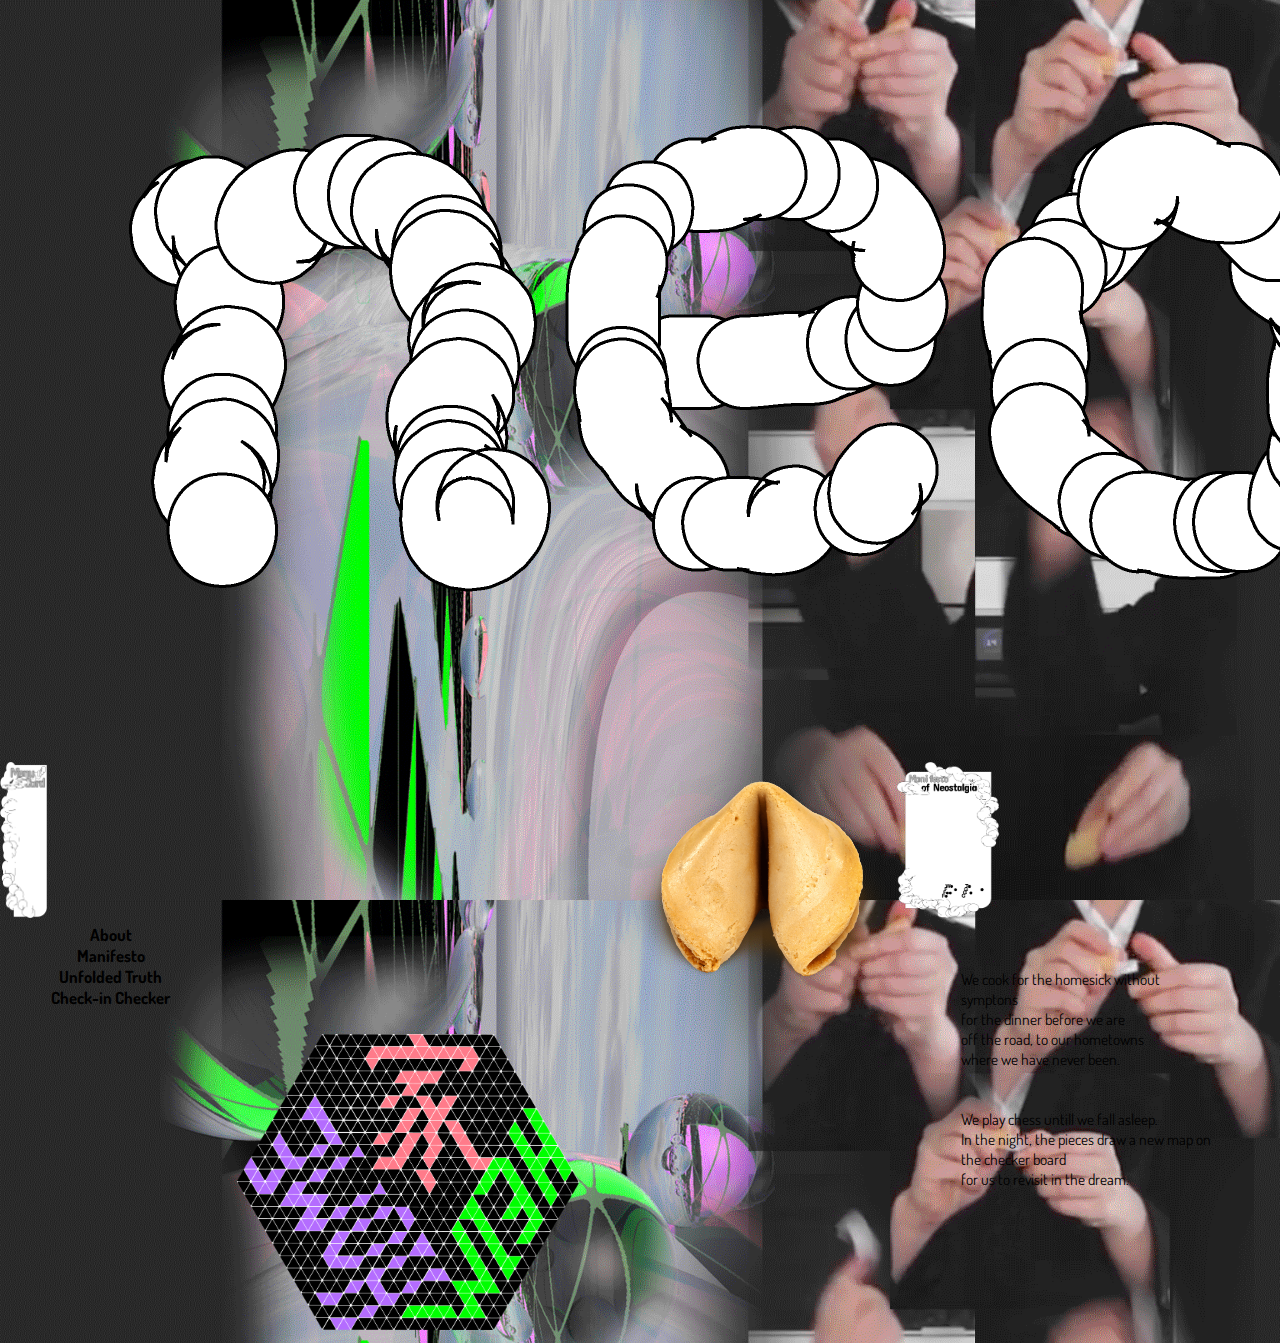
==== index.html @ 584ec3a8 "web update" ====
<!DOCTYPE html>
<html lang="en">
  <head>
    <meta charset="utf-8">
    <title>Neostalgia Table</title>
    <link rel="stylesheet" href="css/style.css">
    <script src="https://ajax.googleapis.com/ajax/libs/jquery/3.2.1/jquery.min.js"></script>
    <link href="https://fonts.googleapis.com/css2?family=Concert+One&family=Dosis:wght@200;300;400;500;600;700;800&display=swap" rel="stylesheet">

  <script>
  $(function(){
    $('.rotatingcookie').click(function(){
     $('#cookieboard').toggle();
     });
     $('.rotatingchecker').click(function(){
      $('#checkerboard').toggle();
      });

     $('#buttonabout').click(function(){
      $('#aboutboard').toggle();
      });
      $('.main-title').click(function(){
       $('#aboutboard').toggle();
       });
      $('#buttoncookie').click(function(){
       $('#cookieboard').toggle();
       });
       $('#buttonchecker').click(function(){
        $('#checkerboard').toggle();
        });
  })
  </script>
  <body>
    <div class="grid-container">
      <div class="title">
        <div class="main-title">
          <img src="img/titles/nt.png" />
        </div>
        <div class="logo">
          <!-- <img src="img/logo/logocombo.png" /> -->
        </div>
      </div>
      <div class="menu">
        <img src="img/stuff/menu3.png" />
        <div id="textbox1">
          <span id="buttonabout">About</span><br />
          <span id="buttonmanifesto">Manifesto</span><br />
          <span id="buttoncookie">Unfolded Truth</span><br />
          <span id="buttonchecker">Check-in Checker</span>
          </p>
        </div>
      </div>
      <div class="manifesto">
        <img src="img/stuff/manifesto.png" />
        <div id="textbox2">
          <p4>We cook for the homesick without symptons<br />
              for the dinner before we are<br />
              off the road, to our hometowns<br />
              where we have never been.<br />
              <br /><br />
              We play chess untill we fall asleep.<br />
              In the night, the pieces draw a new map on the checker board<br />
              for us to revisit in the dream.</p4>
        </div>
      </div>
      <div class="free-area">
        <div class="rotatingchecker">
          <img src="img/stuff/checker.png" />
        </div>
        <div class="videochecker">
           <!-- <iframe src="img/stuff/trip.mp4" frameborder="0" allow="accelerometer; autoplay; encrypted-media; gyroscope; picture-in-picture" allowfullscreen></iframe> -->
        </div>
        <div class="rotatingcookie">
          <img src="img/stuff/fortune.png" />
        </div>
        <div class="videocookie">
          <!-- <iframe  src="https://www.youtube.com/embed/KpE7F3_lkqA" frameborder="0" allow="accelerometer; autoplay; encrypted-media; gyroscope; picture-in-picture" allowfullscreen></iframe> -->
        </div>
      </div>
      </div>
      <div class="board">
        <div id="cookieboard">
           <span style="font-size:2vw;text-decoration: underline;">WFFF presents: <br />Unfolded Truth</span><br /><br />
            <span>Speaker: Kexin Hao</span><br />
            <a href="https://youtu.be/KpE7F3_lkqA" target="_blank"><span href>Watch Full Video Here</span><br /></a>
            <img id="dish" src="img/stuff/dish.png" />
            <br />
            I shall never conceal our vision and standard. Deﬁnitely and beyond all doubt, the mission of WFFF is to contribute to the world repository of fusion food with creativity, knowledge and discipline. It is understood, that we must do our duty to educate our audience to eliminate their misbelief, and to liberate their thought and hands from the yoke of conventional cuisines.<br /><br />
            It is long believed that fortune cookie origins from China. Unfortunately, you are all wrong. The fortune cookie is an invented cultural artefact by Asian Americans who ran catering service in Los Angeles back in 20th century. People tried to import fortune cookies to China in late 80s, but failed the business because it was considered “too american”.<br /><br />
            Comrades, I used to feel deeply sorry for the fortune cookie being without a real home. But we do not live in the past. Rumours, misbelief and false association must be subjected to criticism. We tend to the future. We want to facilitate the shaping of a new identity of fortune cookie of the new era.<br /><br />
            In order to accomplish it, four principles must be observed:<br /><br />
            First. We must embrace its quality of having a hybrid background. Let it be said that for more than a century the hard-working asian immigrants have gained an indelible reputation for top diligence and autonomy. Let it be said that a culture of their own has been consolidated. Fortune cookie is neither eastern nor western, but belongs to a life in-between.<br /><br />
            Second. Fortune cookies are stamped with the class of a low-standard snack, a freebie. On no account must we take this insult and humiliation. We demand strict enforcement of a new discipline of treating fortune cookies in the kitchen. We will be devoted in waging a tenacious and protracted struggle against the stereotype, through demonstrating how delicious fortune cookies can be.<br /><br />
            Third. Be aware, we must never be trapped in the superstition, and fooled by the fake prophecy manufactured by those capitalist. Comrades, the new way of serving fortune cookies is to unfold, deconstruct and sabotage (open fortune cookie and throw away the paper)<br /><br />
            Fourth. We must have faith in the true nature of fortune cookies being a perfect base for great dishes, with its splendid, mild taste. On behalf of WFFF, I proudly announce that we have come to discover the greatest combination of food in the world: fortune cookies and guacamole. Herewith I would like to serve you the dish: unfolded truth in guacamole dip.<br /><br />
            (plating, serving)<br /><br />
            Comrades! A well-disciplined operation, armed with the knowledge, and guided by the core principles — these are the three main weapons with which we have achieved the victory of the dish!<br /><br />
            Let me pay high tribute and express my heartfelt gratitude to everyone who have dedicated themselves in the attention to the life cooking buffet!
        </div>
        <div id="checkerboard">
           <span style="font-size:2vw;text-decoration: underline;">TGGG presents: <br />Check-in Checker: A Total Guide</span><br /><br />
           <a href="https://soundcloud.com/kexinhao/sets/how-to-play-chinese-checkers-a-total-guide" target="_blank"><span href>Listen To Full Audio Here</span><br /></a>
           <iframe src="img/stuff/trip.mp4" frameborder="0" allow="accelerometer; autoplay; encrypted-media; gyroscope; picture-in-picture" allowfullscreen></iframe>
          <br />
          <p>
            Checker checkes in 3 times:<br />
            家<br />
            Home<br />
            Heim<br />
          </p>
          <p style="text-align:left; width:70%; margin-left:30%;">
            Grandma, do you know that they call it Chinese Checkers in English. I never knew it has the name Chinese Checkers. I thought it is because it originated in China — that would make sense for us not calling it Chinese Checkers. It is like we call pasta “Italian noodle” and “baguette “french stick” in Chinese but Italians or French would never do so. But you know? Chinese Checkers is not from China but from Germany. An American gave it this name because it would make a better sale by sounding oriental and exotic. In Chinese we call it Hop Chess, because the chess hops.
          </p>
          <p>
            Equipment
            <li>Equipment one: game board</li>
            The Chinese Checkers board is in the shape of a six pointed star. It is constructed by dots and lines. Dots are connected by lines. Every point of the star is a triangle consisting of 15 dots. The triangles differentiate with each others by colours.
            <li>Equipment two: pegs</li>
            Each player has 15 pegs. Pegs are with different colours.
          </p>
          <p style="text-align:left; width:70%; margin-left:30%;">
            Remember those marbles? <br />
            Those colourful, glass balls.<br />
            Our game board was a hollow plastic stage with holes on top. We can easily rest those marbles halfway inside the holes.
            We also had another set. We had a piece of soft plastic sheet as game board, and colourful plastic cones as pegs.<br />
            I got mine this time from a thrift store here. The game board is a cardboard you can fold to half. Small pegs are made of wood. “Halma” — the game’s original name, meaning “jump” in greek, is written on the box.
          </p>
          <p>
            Preparation<br />
            Chinese Checkers can be played by two, three, four or six players. In a two-player game, players place their pegs on the dots in the triangles, that oppose each other. They choose pegs with different colours.
          </p>
          <p style="text-align:left; width:70%; margin-left:30%;">
            We have played so much. But it is hard to position the events in relations. What were we doing before? What after? How did we start? When was it, what year? We always had plenty of time. You still do. The days felt so long that we had nothing else to do than playing a next round. I had 65% of win rate. The mild uncertainty made me addicted. Sometimes you surprised me with a tricky tactic you probably hadn’t noticed until you were winning.<br />
            But grandma, can you believe that? Since I moved here, I have never lost the game. You are still the person who defeated me the most.
          </p>
          <p>
            Objective<br />
            The objective of the game is to be the first to move all 15 pegs across the board and into the opposite triangle. In a two-player game, each player races their pegs to occupy the triangles where the opponent starts.
          </p>
          <p style="text-align:left; width:70%; margin-left:30%;">
            Grandma, how are you doing? I am still very busy, as usual. The last time I played this game was late November last year. In my living room with a friend, for only one round. It was late and he had to go. Once I played it with a friend and we paused it because we had other things to do. And we never went back to the game. The chess remained the same on the kitchen table for like a week. <br />
	          I need a marathon of Chinese Checkers, like the old days, you know, spending the whole afternoon with those little marbles, not speaking a word. There was only the sound when marbles knocked.
          </P>
          <p>
            Rules
            <li>Rule 1. Players take turns to move a single peg of their own colour.</li>
            <li>Rule 2. Move: Players can move a peg to an adjacent empty dot, but not further, in any of the six directions.</li>
            <li>
              Rule 3: Hop: Players can hop over other pegs. Each hop must be over an adjacent peg of any colour and to an empty dot directly beyond it, in any of the six directions. Hops can be multiple in one go.
            </li>
            <li>
              Rule 4: Fast pace: a peg may hop over a non-adjacent piece. A hop consists of jumping over a distant piece (friendly or enemy) to a symmetrical position on the opposite side, in the same line of direction.
            </li>
            <li>
              Rule 5: Pegs are never removed from the board. Pegs never go outside the boarders.
            </li>
          </p>
          <p style="text-align:left; width:70%; margin-left:30%;">
            and when the marbles knocked,<br />
            all of them, massively, rolling on the game board,<br />
            we would switch the colours and<br />
            the sunny afternoon would restart.<br />
            And it would past<br />
            as slow as how the pegs lagged<br />
            and as slow as how our clock moved when you ever gazed at it.<br />
            Until it stopped<br />
            after 36 years of running.<br />
            The one, the quartz clock dad bought in 1984 with his first salary.<br />
            I used to beg it to just make it hurry a little bit.<br />
            It actually had been running like an athlete, grandma,<br />
            Its paces were fast enough to fool us,<br />
            It raced towards an end nobody would know,<br />
            wanting to outpace.<br />
            And now it decided to take a break I see.<br /><br />

            But it was all too late grandma.<br />
            It had done too many rounds without knowing<br />
            that it was exhausted.<br /><br />

            So had we.<br />
            So had the marbles.<br /><br />

            As they knocked,<br />
            all of them, massively, rolling on the game board,<br />
            we would switch the colours and<br />
            the sunny afternoon would restart.<br />
          </p>
        </div>
        <div id="aboutboard">
           <span style="font-size:2vw;text-decoration: underline;">NEOstalgic Table</span><br /><br />
           <div id="sub" style="font-style: italic; text-align:right;">
               Woven into the fabric of memory, <br />
               nostalgia is the simultaneous sweetness and the bitterness<br />
               of wanting to return to another place or time.<br />
               It is a longing for a home that no longer exists or has never existed.<br />
               Nostalgia is a sentiment of loss and displacement,<br />
               but also a romance with one's own fantasy.<br /><br />
               <!-- <span id="credit" style="font-size: 0.9vw; font-style:normal;">Embodied Artifacts: Memory, Nostalgia and Mid-Century Objects by Nicola Waugh</span> -->
           </div>
           <div id="about" style="font-size: 2vw; font-weight: bold; line-height:90%;">
               NEOstalgia is a movement that comes from nostalgia but wants to propose a new one. It deals with the inability of homecoming and tries to activate a new way of homecoming.<br /><br /><br />
           </div>
           <div id="aboutobject">
               <span style="text-decoration:underline;">Homecoming Object 1: Fortune Cookie</span><br />
               made in U.S.A by Asian American<br />
               labeled as Chinese Snack<br />
               longs for a home of whom are displaced (diaspora) and another home of whom fantasise the displacement (exotism)<br /><br />
           </div>
           <div id="aboutobject">
               <span style="text-decoration:underline;">Homecoming Object 2: Chinese Checker</span><br />
               originated in Germany<br />
               name given by an American Company<br />
               labeled as Chinese game<br />
               longs for a home of whom fantasise the displacement (exotism)<br /><br />
           </div>
           <div id="stories" style="text-align:left;">
             Once I ordered Chocomel aside my meal at Eazie, the notorious asian fast food restaurant around the corner. A fortune cookie was served aside the cup of Chocomel. This snack perfectly fit in as a snack to a sweet hot dutch drink, also as an auratic snack that explains the attempt of some cultural fantasy: “Right, you are eating supposably Chinese, and we serve you what supposably are Chinese.”
             <br />
             I do not remember having any through my life in China. Nevertheless, at that time I was so convinced that I received a Chinese snack, while looking at the Chinese characters and some dragon illustration on the golden-looking package.
             <br />
             This snack is trying to please everyone — it has the fortune told in English, Dutch, French and Spanish on the little paper. British, American, Dutch, French and Spanish and people all around the world gets their lucky freebee, indulging themselves in the golden crispy oriental dream.
             <br />
             There is someone left out whom Fortune Cookies forgot to please — the Chinese. The Chinese person is left there confused: he doesn’t even know about the most “Chinese” thing. He does not read a single word from inside, either.
             <br />
             When I needed to introduce a game in a class, I chose a chess game that I used to play a lot with my grandma. It is called Hop Chess in Chinese. I had to google the English name for it. It turned out as a surprise — it has the name “Chinese checkers” in English. I did not know about it at all. Everyone seemed convinced in my class. “You were playing it in China. It originates in China. Yes.”
             <br />
             Yes, that is why we would never call it Chinese checkers. It is like we calling pasta “Italian noodle” and baguette “French stick”. But the Italian or French would never do so.
             <br />
             But I was very confused that I had never heard about its Chinese origin.
             <br /><br />
             The fortune cookie and the Chinese checker want to come home. Me too. I want to come home with them.
             <br /><br />
           </div>

            <div id="about" style="font-size: 2vw; font-weight: bold; line-height:90%;">
                The movement is directed by two organisations: <br />WFFF (World Fusion Food Foundry) and <br />TGGG (Total Guide to Geography Gameplay).<br /><br /><br />
            </div>
            <span style="text-decoration:underline;">WFFF × TGGG announcement</span><br />
            Food and game.<br /><br />

            the gigantic domain of meaning and interpretation,<br />
            the enormous archive of personal stories, history, politics and cultural identity.<br />
            the overloaded signifier, urging the reconstruction within.<br />
            the representative of us all, awaiting the public speech.<br /><br />

            We invent recipes of fusion food.<br />
            We present guidelines of geography games<br />
            We strictly adhere the following methods:<br />
            to investigate single units in food and games of a culture;<br />
            to eliminate misbelief which they carry;<br />
            to reshape new identities that they are bonded with.<br />
        </div>
      </div>
    </div>
  </body>
</html>
---- css/style.css ----
html, body, .grid-container { height: 100%; margin: 0; }
body{
    background-image: url("../img/bg/table.png");
    background-size: cover;
    font-family: 'Dosis', sans-serif;
    font-weight:lighter;
}
a{
  color:black;
  text-decoration: none;
}
a:hover{
  color:white;
  background-color: black;
}
.grid-container {
  display: grid;
  grid-template-columns: 0.7fr 1.3fr 1fr 1fr;
  grid-template-rows: 0.4fr 1.6fr 1fr;
  gap: 1px 1px;
  grid-template-areas: "title title title title" "menu free-area free-area manifesto" "menu free-area free-area manifesto";
}

.menu { grid-area: menu; }
.menu img{
  display:block;
  max-height:100%;
  padding-left:0;
  padding-top: 2vh;
}
.menu #textbox1{
  z-index: 99;
  position: absolute;
  left:4vw;
  top:20vh;
  text-align: center;
  font-family: 'Dosis', sans-serif;
  color: black;
  font-size: 1.3vw;
  font-weight:bold;
  /* -webkit-text-fill-color: white; /* Will override color (regardless of order) */
  /* -webkit-text-stroke-width: 1px;
  -webkit-text-stroke-color: black; */ */
}
.menu #textbox1 span:hover{
  cursor:pointer;
  color:white;
  background-color: black;
}
.manifesto { grid-area: manifesto; }
.manifesto img{
  display:block;
  max-height:100%;
  margin-left:-5vw;
  padding-top: 2vh;
}
.manifesto #textbox2{
  z-index: 99;
  position: absolute;
  left:0vw;
  top:25vh;
  text-align: left;
  font-family: 'Dosis', sans-serif;
  color: black;
  font-size: 1.2vw;
  font-weight:normal;
  margin-right:5vw;
  /* -webkit-text-fill-color: white; /* Will override color (regardless of order) */
  /* -webkit-text-stroke-width: 1px;
  -webkit-text-stroke-color: black; */ */
}

.free-area {
  display: grid;
  grid-template-columns: 1fr 1fr;
  grid-template-rows: 1fr 1fr;
  gap: 1px 1px;
  grid-template-areas: "videochecker rotatingcookie" "rotatingchecker videocookie";
  grid-area: free-area;
}

.rotatingchecker {
  grid-area: rotatingchecker;
  -webkit-transition: -webkit-transform 20s ease-in-out;
  transition:         transform 20s ease-in-out;
  /* margin-top:-3em;
  margin-left:3em; */
  transform-origin: 50% 50%;
  margin:1vw;
}
.rotatingchecker:hover {
  -webkit-transform: rotate(720deg);
          transform: rotate(720deg);
}
.rotatingchecker img{
  display: block;
  max-width: 100%;
}
.videochecker { grid-area: videochecker; }
.videochecker iframe{
  padding-left: 15vw;
  padding-top:2vh;
  style="border:0;"
  display: block;
  width: 50%;
  height:44%;
}
.rotatingcookie {
  grid-area: rotatingcookie;
  -webkit-transition: -webkit-transform 10s ease-in-out;
  transition:         transform 10s ease-in-out;
  margin:2em;
 }
 .rotatingcookie:hover {
   -webkit-transform: rotate(720deg);
           transform: rotate(720deg);
 }
 .rotatingcookie img{
   display: block;
   max-width: 90%;
 }

.videocookie { grid-area: videocookie; }
.videocookie iframe{
  padding-left: -5vw;
  padding-top:-2vh;
  style="border:0;"
  display: block;
  width: 90%;
  height:80%;
}
.title {
  display: grid;
  grid-template-columns: 1fr 1fr 1fr;
  grid-template-rows: 1fr 1fr;
  gap: 1px 1px;
  grid-template-areas: "main-title main-title logo" "main-title main-title logo";
  grid-area: title;
}
.title:hover{
  cursor:pointer;;
}

.main-title {
  display: grid;
  grid-template-columns: ;
  grid-template-rows: ;
  gap: 1px 1px;
  grid-template-areas: ".";
  grid-area: main-title;
}
.main-title img{
  display:block;
  max-height:120%;
  padding-left: 10vw;
  padding-top: 2vh;
}
.logo { grid-area: logo; }
.logo img{
  display:block;
  max-height:130%;
  padding-left:10vw;
  padding-top: 2vh;
}

#cookieboard {
  display:none;
  padding:1vw;
  width:14vw;
  height:47vh;
  overflow: scroll;
  z-index: 100;
  position: absolute;
  left:52%;
  top:50%;
  background-color: white;
  border: 1px solid #000000;
  /* border-radius: 40px 0px 40px 0px; */
}
#cookieboard img{
  display: block;
  max-width: 100%;
}
#checkerboard {
  display:none;
  padding:1vw;
  width:27vw;
  height:39vh;
  overflow: scroll;
  z-index: 100;
  position: absolute;
  left:20%;
  top:20%;
  background-color: white;
  border: 1px solid #000000;
  /* border-radius: 40px 0px 40px 0px; */
}
#checkerboard img{
  display: block;
  max-width: 100%;
}
#checkerboard iframe{
  display: block;
  width: 70%;
  height: 60%;
}
#aboutboard {
  display:none;
  padding:2vw;
  width:50vw;
  height:39vh;
  overflow: scroll;
  z-index: 22;
  position: absolute;
  left:17%;
  top:39%;
  background-color: white;
  border: 1px solid #000000;
  font-family: 'Dosis', sans-serif;
  font-size:1.2vw;
  font-weight:lighter;
  border-radius: 40px 0px 40px 0px;
  text-align: center;
}
p5{
  font-family: 'Dosis', sans-serif;
  font-size:1.2vw;
  font-weight:lighter;
}


/* For presentation only, no need to copy the code below */
.grid-container * {
 /* border: 1px solid red; */
 position: relative;
}

/* .grid-container *:after {
 content:attr(class);
 position: absolute;
 top: 0;
 left: 0;
} */
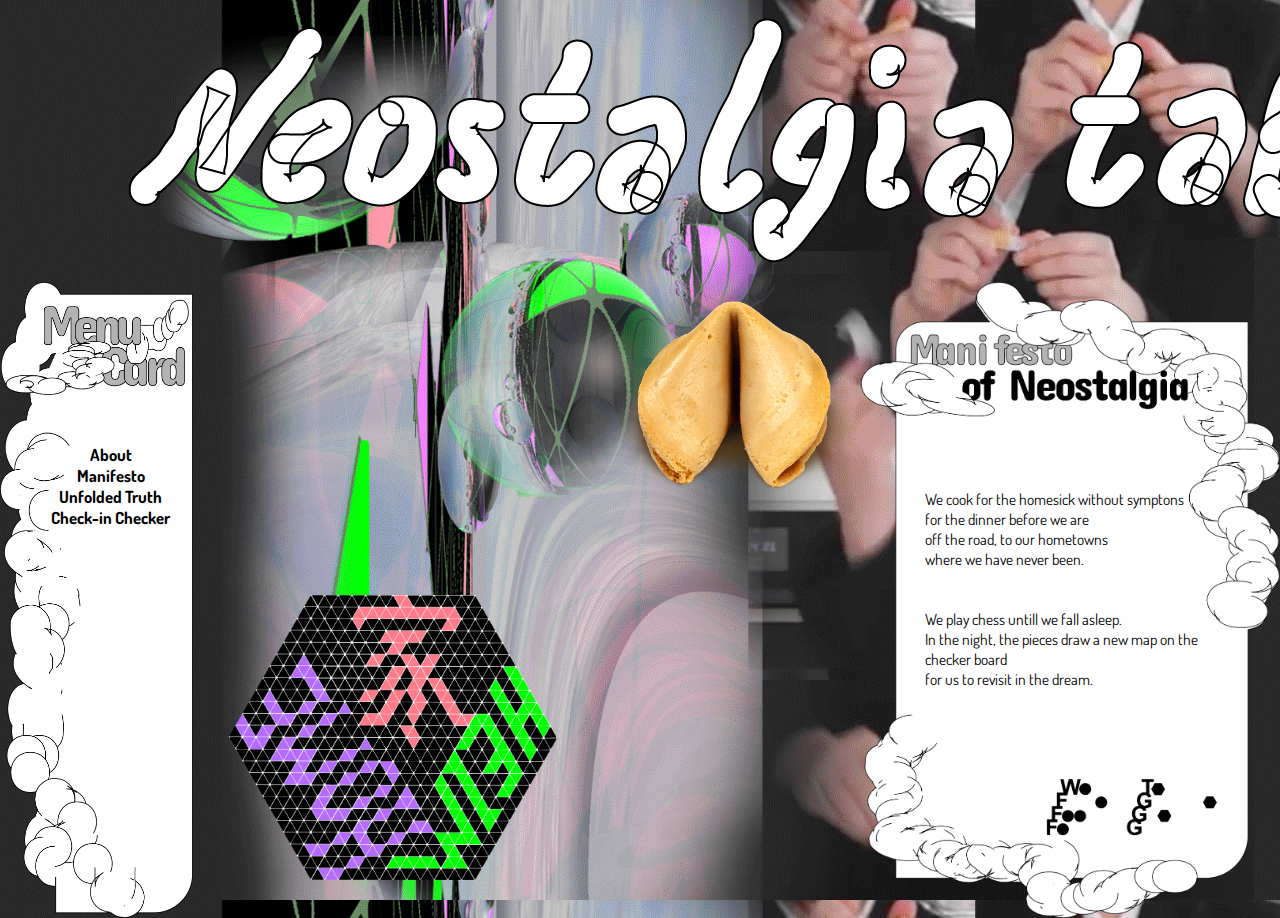
==== commit 6e377391: "title change" ====
--- a/index.html
+++ b/index.html
@@ -34,7 +34,7 @@
     <div class="grid-container">
       <div class="title">
         <div class="main-title">
-          <img src="img/titles/nt.png" />
+          <img src="img/titles/nt4.png" />
         </div>
         <div class="logo">
           <!-- <img src="img/logo/logocombo.png" /> -->
@@ -80,7 +80,7 @@
       </div>
       <div class="board">
         <div id="cookieboard">
-           <span style="font-size:2vw;text-decoration: underline;">WFFF presents: <br />Unfolded Truth</span><br /><br />
+           <span style="font-family: 'Concert One', cursive; -webkit-text-stroke: 0.06vw black; -webkit-text-fill-color: rgb(180, 180, 180); font-size:2.5vw;line-height:80%;">WFFF presents: <br />Unfolded Truth</span><br /><br />
             <span>Speaker: Kexin Hao</span><br />
             <a href="https://youtu.be/KpE7F3_lkqA" target="_blank"><span href>Watch Full Video Here</span><br /></a>
             <img id="dish" src="img/stuff/dish.png" />
@@ -98,7 +98,7 @@
             Let me pay high tribute and express my heartfelt gratitude to everyone who have dedicated themselves in the attention to the life cooking buffet!
         </div>
         <div id="checkerboard">
-           <span style="font-size:2vw;text-decoration: underline;">TGGG presents: <br />Check-in Checker: A Total Guide</span><br /><br />
+           <span style="font-family: 'Concert One', cursive; -webkit-text-stroke: 0.06vw black; -webkit-text-fill-color: rgb(180, 180, 180); font-size:2.5vw;line-height:80%;">TGGG presents: <br />Check-in Checker: A Total Guide</span><br /><br />
            <a href="https://soundcloud.com/kexinhao/sets/how-to-play-chinese-checkers-a-total-guide" target="_blank"><span href>Listen To Full Audio Here</span><br /></a>
            <iframe src="img/stuff/trip.mp4" frameborder="0" allow="accelerometer; autoplay; encrypted-media; gyroscope; picture-in-picture" allowfullscreen></iframe>
           <br />
@@ -107,39 +107,31 @@
             家<br />
             Home<br />
             Heim<br />
-          </p>
-          <p style="text-align:left; width:70%; margin-left:30%;">
-            Grandma, do you know that they call it Chinese Checkers in English. I never knew it has the name Chinese Checkers. I thought it is because it originated in China — that would make sense for us not calling it Chinese Checkers. It is like we call pasta “Italian noodle” and “baguette “french stick” in Chinese but Italians or French would never do so. But you know? Chinese Checkers is not from China but from Germany. An American gave it this name because it would make a better sale by sounding oriental and exotic. In Chinese we call it Hop Chess, because the chess hops.
-          </p>
-          <p>
-            Equipment
-            <li>Equipment one: game board</li>
-            The Chinese Checkers board is in the shape of a six pointed star. It is constructed by dots and lines. Dots are connected by lines. Every point of the star is a triangle consisting of 15 dots. The triangles differentiate with each others by colours.
-            <li>Equipment two: pegs</li>
-            Each player has 15 pegs. Pegs are with different colours.
-          </p>
-          <p style="text-align:left; width:70%; margin-left:30%;">
-            Remember those marbles? <br />
-            Those colourful, glass balls.<br />
-            Our game board was a hollow plastic stage with holes on top. We can easily rest those marbles halfway inside the holes.
-            We also had another set. We had a piece of soft plastic sheet as game board, and colourful plastic cones as pegs.<br />
-            I got mine this time from a thrift store here. The game board is a cardboard you can fold to half. Small pegs are made of wood. “Halma” — the game’s original name, meaning “jump” in greek, is written on the box.
-          </p>
-          <p>
-            Preparation<br />
-            Chinese Checkers can be played by two, three, four or six players. In a two-player game, players place their pegs on the dots in the triangles, that oppose each other. They choose pegs with different colours.
-          </p>
-          <p style="text-align:left; width:70%; margin-left:30%;">
-            We have played so much. But it is hard to position the events in relations. What were we doing before? What after? How did we start? When was it, what year? We always had plenty of time. You still do. The days felt so long that we had nothing else to do than playing a next round. I had 65% of win rate. The mild uncertainty made me addicted. Sometimes you surprised me with a tricky tactic you probably hadn’t noticed until you were winning.<br />
-            But grandma, can you believe that? Since I moved here, I have never lost the game. You are still the person who defeated me the most.
+            and is never arriving China.<br />
+          </p>
+          <p>
+            Equipment<br />
+            The Chinese checkers board is in the shape of a hexagon. It is constructed by dots and lines. Dots are where the pegs stay. Lines are the paths of the pegs’ move. The game board is divided into three parts. Each part is called “home” in Chinese, English and German respectively. They are three different homes of the player.
+          </p>
+          <p style="text-align:left; width:70%; margin-left:30%;">
+            家。<br />
+            我的第一个家在北京，我出生和长大的地方。小时候我经常跟我奶奶下跳棋，但我从来不知道跳棋在有些国家叫中国棋。但是中国并不是跳棋的起源地，中国是跳棋游戏公司假想的家。2016年，我离开北京去德国生活。我不经常回北京但是经常想念北京，更想念我跟奶奶玩儿跳棋的日子。那个是我永远也回不去的家。
+          </p>
+          <p>
+            Player<br />
+            This is a two-player game played by one player. This player has two counterparts. Each one aims to go from one home to another.
+          </p>
+          <p style="text-align:left; width:70%; margin-left:30%;">
+            Heim<br />
+            Mein zweites Heim befindet sich in Potsdam, wo ich ein Jahr in einem Studentenhaus auf einem Hügel namens Babelsberg verbracht habe. Deutschland gilt als einer der Orte, an denen der chinesische Checker seinen Ursprung hat. Ich kann mich nicht erinnern, dass jemand in Potsdam gespielt hat.
           </p>
           <p>
             Objective<br />
-            The objective of the game is to be the first to move all 15 pegs across the board and into the opposite triangle. In a two-player game, each player races their pegs to occupy the triangles where the opponent starts.
-          </p>
-          <p style="text-align:left; width:70%; margin-left:30%;">
-            Grandma, how are you doing? I am still very busy, as usual. The last time I played this game was late November last year. In my living room with a friend, for only one round. It was late and he had to go. Once I played it with a friend and we paused it because we had other things to do. And we never went back to the game. The chess remained the same on the kitchen table for like a week. <br />
-	          I need a marathon of Chinese Checkers, like the old days, you know, spending the whole afternoon with those little marbles, not speaking a word. There was only the sound when marbles knocked.
+            The objective of the game is to be the first to move all the pegs into the other home. In a two-player-played-by-one game, each counterparts of the player races their pegs to occupy the homes where the opponent starts.
+          </p>
+          <p style="text-align:left; width:70%; margin-left:30%;">
+            Home<br />
+            My third home is Den Haag. It is my English-speaking home. I moved here after Potsdam. I have a complex relationship with the three homes of mine. I keep wanting to go from one to another. As soon as I arrive the other, I cannot wait to leave for another. And I am never able to tell which one the best is. My life is like a little peg racing on the Chinese checker board, always towards the other home, always arriving but always leaving.
           </P>
           <p>
             Rules
@@ -187,7 +179,7 @@
           </p>
         </div>
         <div id="aboutboard">
-           <span style="font-size:2vw;text-decoration: underline;">NEOstalgic Table</span><br /><br />
+           <span style="font-family: 'Concert One', cursive; -webkit-text-stroke: 0.06vw black; -webkit-text-fill-color: rgb(180, 180, 180); font-size:2.5vw;line-height:80%;">NEOstalgic Table</span><br /><br />
            <div id="sub" style="font-style: italic; text-align:right;">
                Woven into the fabric of memory, <br />
                nostalgia is the simultaneous sweetness and the bitterness<br />
--- a/css/style.css
+++ b/css/style.css
@@ -4,6 +4,7 @@
     background-size: cover;
     font-family: 'Dosis', sans-serif;
     font-weight:lighter;
+    overflow-x: hidden;
 }
 a{
   color:black;
@@ -82,6 +83,7 @@
 .rotatingchecker {
   grid-area: rotatingchecker;
   -webkit-transition: -webkit-transform 20s ease-in-out;
+  -moz-transition: -webkit-transform 20s ease-in-out;
   transition:         transform 20s ease-in-out;
   /* margin-top:-3em;
   margin-left:3em; */
@@ -90,6 +92,7 @@
 }
 .rotatingchecker:hover {
   -webkit-transform: rotate(720deg);
+  -moz-transform: rotate(720deg);
           transform: rotate(720deg);
 }
 .rotatingchecker img{
@@ -108,11 +111,13 @@
 .rotatingcookie {
   grid-area: rotatingcookie;
   -webkit-transition: -webkit-transform 10s ease-in-out;
+  -moz-transition: -webkit-transform 10s ease-in-out;
   transition:         transform 10s ease-in-out;
   margin:2em;
  }
  .rotatingcookie:hover {
    -webkit-transform: rotate(720deg);
+   -moz-transform: rotate(720deg);
            transform: rotate(720deg);
  }
  .rotatingcookie img{
@@ -165,6 +170,7 @@
 
 #cookieboard {
   display:none;
+  font-size:1.2vw;
   padding:1vw;
   width:14vw;
   height:47vh;
@@ -183,6 +189,7 @@
 }
 #checkerboard {
   display:none;
+  font-size:1.2vw;
   padding:1vw;
   width:27vw;
   height:39vh;
@@ -216,16 +223,10 @@
   top:39%;
   background-color: white;
   border: 1px solid #000000;
-  font-family: 'Dosis', sans-serif;
   font-size:1.2vw;
   font-weight:lighter;
   border-radius: 40px 0px 40px 0px;
   text-align: center;
-}
-p5{
-  font-family: 'Dosis', sans-serif;
-  font-size:1.2vw;
-  font-weight:lighter;
 }
 
 
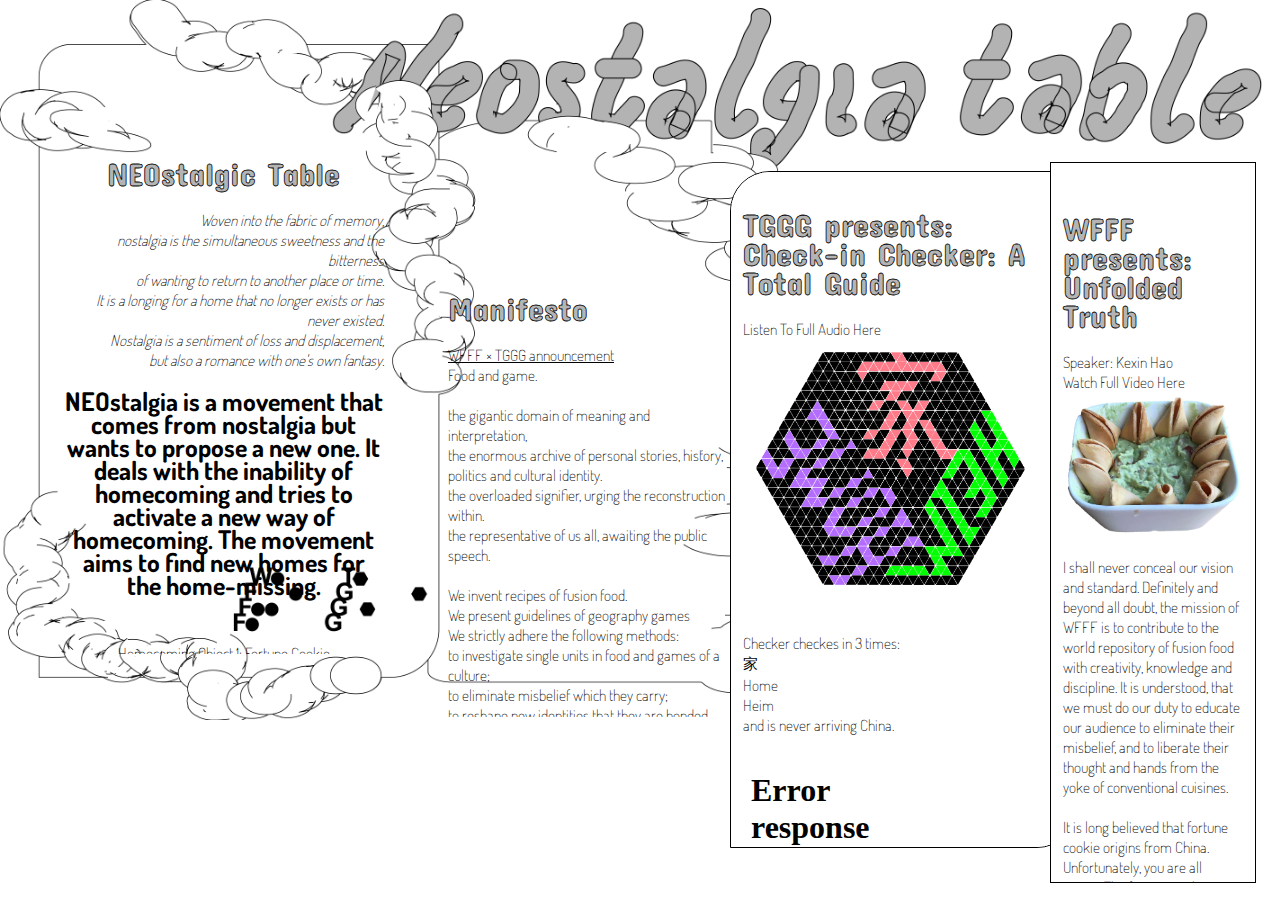
==== commit 3cecbbbf: "everything changed" ====
--- a/index.html
+++ b/index.html
@@ -31,13 +31,12 @@
   })
   </script>
   <body>
-    <div class="grid-container">
+    <!-- <div class="grid-container">
       <div class="title">
         <div class="main-title">
           <img src="img/titles/nt4.png" />
         </div>
         <div class="logo">
-          <!-- <img src="img/logo/logocombo.png" /> -->
         </div>
       </div>
       <div class="menu">
@@ -67,19 +66,14 @@
         <div class="rotatingchecker">
           <img src="img/stuff/checker.png" />
         </div>
-        <div class="videochecker">
-           <!-- <iframe src="img/stuff/trip.mp4" frameborder="0" allow="accelerometer; autoplay; encrypted-media; gyroscope; picture-in-picture" allowfullscreen></iframe> -->
-        </div>
         <div class="rotatingcookie">
           <img src="img/stuff/fortune.png" />
         </div>
-        <div class="videocookie">
-          <!-- <iframe  src="https://www.youtube.com/embed/KpE7F3_lkqA" frameborder="0" allow="accelerometer; autoplay; encrypted-media; gyroscope; picture-in-picture" allowfullscreen></iframe> -->
-        </div>
-      </div>
-      </div>
+      </div>
+      </div> -->
       <div class="board">
         <div id="cookieboard">
+          <br /><br />
            <span style="font-family: 'Concert One', cursive; -webkit-text-stroke: 0.06vw black; -webkit-text-fill-color: rgb(180, 180, 180); font-size:2.5vw;line-height:80%;">WFFF presents: <br />Unfolded Truth</span><br /><br />
             <span>Speaker: Kexin Hao</span><br />
             <a href="https://youtu.be/KpE7F3_lkqA" target="_blank"><span href>Watch Full Video Here</span><br /></a>
@@ -98,9 +92,12 @@
             Let me pay high tribute and express my heartfelt gratitude to everyone who have dedicated themselves in the attention to the life cooking buffet!
         </div>
         <div id="checkerboard">
+          <br /><br />
            <span style="font-family: 'Concert One', cursive; -webkit-text-stroke: 0.06vw black; -webkit-text-fill-color: rgb(180, 180, 180); font-size:2.5vw;line-height:80%;">TGGG presents: <br />Check-in Checker: A Total Guide</span><br /><br />
            <a href="https://soundcloud.com/kexinhao/sets/how-to-play-chinese-checkers-a-total-guide" target="_blank"><span href>Listen To Full Audio Here</span><br /></a>
-           <iframe src="img/stuff/trip.mp4" frameborder="0" allow="accelerometer; autoplay; encrypted-media; gyroscope; picture-in-picture" allowfullscreen></iframe>
+           <div class="rotatingchecker">
+             <img src="img/stuff/checker.png" />
+           </div>
           <br />
           <p>
             Checker checkes in 3 times:<br />
@@ -109,6 +106,7 @@
             Heim<br />
             and is never arriving China.<br />
           </p>
+          <iframe src="img/stuff/trip.mp4" frameborder="0" allow="accelerometer; autoplay; encrypted-media; gyroscope; picture-in-picture" allowfullscreen></iframe>
           <p>
             Equipment<br />
             The Chinese checkers board is in the shape of a hexagon. It is constructed by dots and lines. Dots are where the pegs stay. Lines are the paths of the pegs’ move. The game board is divided into three parts. Each part is called “home” in Chinese, English and German respectively. They are three different homes of the player.
@@ -190,7 +188,7 @@
                <!-- <span id="credit" style="font-size: 0.9vw; font-style:normal;">Embodied Artifacts: Memory, Nostalgia and Mid-Century Objects by Nicola Waugh</span> -->
            </div>
            <div id="about" style="font-size: 2vw; font-weight: bold; line-height:90%;">
-               NEOstalgia is a movement that comes from nostalgia but wants to propose a new one. It deals with the inability of homecoming and tries to activate a new way of homecoming.<br /><br /><br />
+               NEOstalgia is a movement that comes from nostalgia but wants to propose a new one. It deals with the inability of homecoming and tries to activate a new way of homecoming. The movement aims to find new homes for the home-missing.<br /><br /><br />
            </div>
            <div id="aboutobject">
                <span style="text-decoration:underline;">Homecoming Object 1: Fortune Cookie</span><br />
@@ -225,22 +223,36 @@
            </div>
 
             <div id="about" style="font-size: 2vw; font-weight: bold; line-height:90%;">
-                The movement is directed by two organisations: <br />WFFF (World Fusion Food Foundry) and <br />TGGG (Total Guide to Geography Gameplay).<br /><br /><br />
+                The movement is directed by two organisations: <br />WFFF (World Fusion Food Foundry) and <br />TGGG (Total Guide to Geography Gameplay).<br /><br />
+                WFFF proposes and performs a new way of serving Fortune Cookie — Unfolded Truth.
+                TGGG proposes a new design of Chinese Checker — Check-in Checker.<br /><br /><br />
             </div>
-            <span style="text-decoration:underline;">WFFF × TGGG announcement</span><br />
-            Food and game.<br /><br />
-
-            the gigantic domain of meaning and interpretation,<br />
-            the enormous archive of personal stories, history, politics and cultural identity.<br />
-            the overloaded signifier, urging the reconstruction within.<br />
-            the representative of us all, awaiting the public speech.<br /><br />
-
-            We invent recipes of fusion food.<br />
-            We present guidelines of geography games<br />
-            We strictly adhere the following methods:<br />
-            to investigate single units in food and games of a culture;<br />
-            to eliminate misbelief which they carry;<br />
-            to reshape new identities that they are bonded with.<br />
+
+        </div>
+        <div id="maniboard">
+          <span style="font-family: 'Concert One', cursive; -webkit-text-stroke: 0.06vw black; -webkit-text-fill-color: rgb(180, 180, 180); font-size:2.5vw;line-height:80%;">Manifesto</span><br /><br />
+          <span style="text-decoration:underline;">WFFF × TGGG announcement</span><br />
+          Food and game.<br /><br />
+
+          the gigantic domain of meaning and interpretation,<br />
+          the enormous archive of personal stories, history, politics and cultural identity.<br />
+          the overloaded signifier, urging the reconstruction within.<br />
+          the representative of us all, awaiting the public speech.<br /><br />
+
+          We invent recipes of fusion food.<br />
+          We present guidelines of geography games<br />
+          We strictly adhere the following methods:<br />
+          to investigate single units in food and games of a culture;<br />
+          to eliminate misbelief which they carry;<br />
+          to reshape new identities that they are bonded with.<br />
+          We cook for the homesick without symptons<br />
+          for the dinner before we are<br />
+          off the road, to our hometowns<br />
+          where we have never been.<br />
+          <br /><br />
+          We play chess untill we fall asleep.<br />
+          In the night, the pieces draw a new map on the checker board<br />
+          for us to revisit in the dream
         </div>
       </div>
     </div>
--- a/css/style.css
+++ b/css/style.css
@@ -1,7 +1,8 @@
 html, body, .grid-container { height: 100%; margin: 0; }
 body{
-    background-image: url("../img/bg/table.png");
-    background-size: cover;
+    background-image: url("../img/bg/table2.png");
+    background-size:contain;
+    background-repeat: no-repeat;
     font-family: 'Dosis', sans-serif;
     font-weight:lighter;
     overflow-x: hidden;
@@ -169,16 +170,15 @@
 }
 
 #cookieboard {
-  display:none;
   font-size:1.2vw;
   padding:1vw;
   width:14vw;
-  height:47vh;
-  overflow: scroll;
-  z-index: 100;
-  position: absolute;
-  left:52%;
-  top:50%;
+  height:77vh;
+  overflow: scroll;
+  z-index: 999;
+  position: absolute;
+  left:82%;
+  top:18%;
   background-color: white;
   border: 1px solid #000000;
   /* border-radius: 40px 0px 40px 0px; */
@@ -188,45 +188,56 @@
   max-width: 100%;
 }
 #checkerboard {
-  display:none;
-  font-size:1.2vw;
-  padding:1vw;
-  width:27vw;
-  height:39vh;
+  font-size:1.2vw;
+  padding-left:1vw;
+  padding-right:3vw;
+  width:23vw;
+  height:75vh;
   overflow: scroll;
   z-index: 100;
   position: absolute;
-  left:20%;
-  top:20%;
+  left:57%;
+  top:19%;
   background-color: white;
   border: 1px solid #000000;
+  border-radius: 40px 0px 40px 0px;
+}
+#checkerboard img{
+  display: block;
+  max-width: 100%;
+}
+#checkerboard iframe{
+  display: block;
+  width: 70%;
+  height: 30%;
+}
+#aboutboard {
+  padding:2vw;
+  width:25vw;
+  height:52vh;
+  overflow: scroll;
+  z-index: 22;
+  position: absolute;
+  left:3%;
+  top:15%;
+  font-size:1.2vw;
+  font-weight:lighter;
   /* border-radius: 40px 0px 40px 0px; */
-}
-#checkerboard img{
-  display: block;
-  max-width: 100%;
-}
-#checkerboard iframe{
-  display: block;
-  width: 70%;
-  height: 60%;
-}
-#aboutboard {
-  display:none;
+  text-align: center;
+}
+#maniboard {
   padding:2vw;
-  width:50vw;
-  height:39vh;
+  width:22vw;
+  height:44vh;
   overflow: scroll;
   z-index: 22;
   position: absolute;
-  left:17%;
-  top:39%;
-  background-color: white;
-  border: 1px solid #000000;
+  left:33%;
+  top:30%;
   font-size:1.2vw;
   font-weight:lighter;
-  border-radius: 40px 0px 40px 0px;
-  text-align: center;
+  /* border-radius: 40px 0px 40px 0px; */
+  text-align: left;
 }
 
 
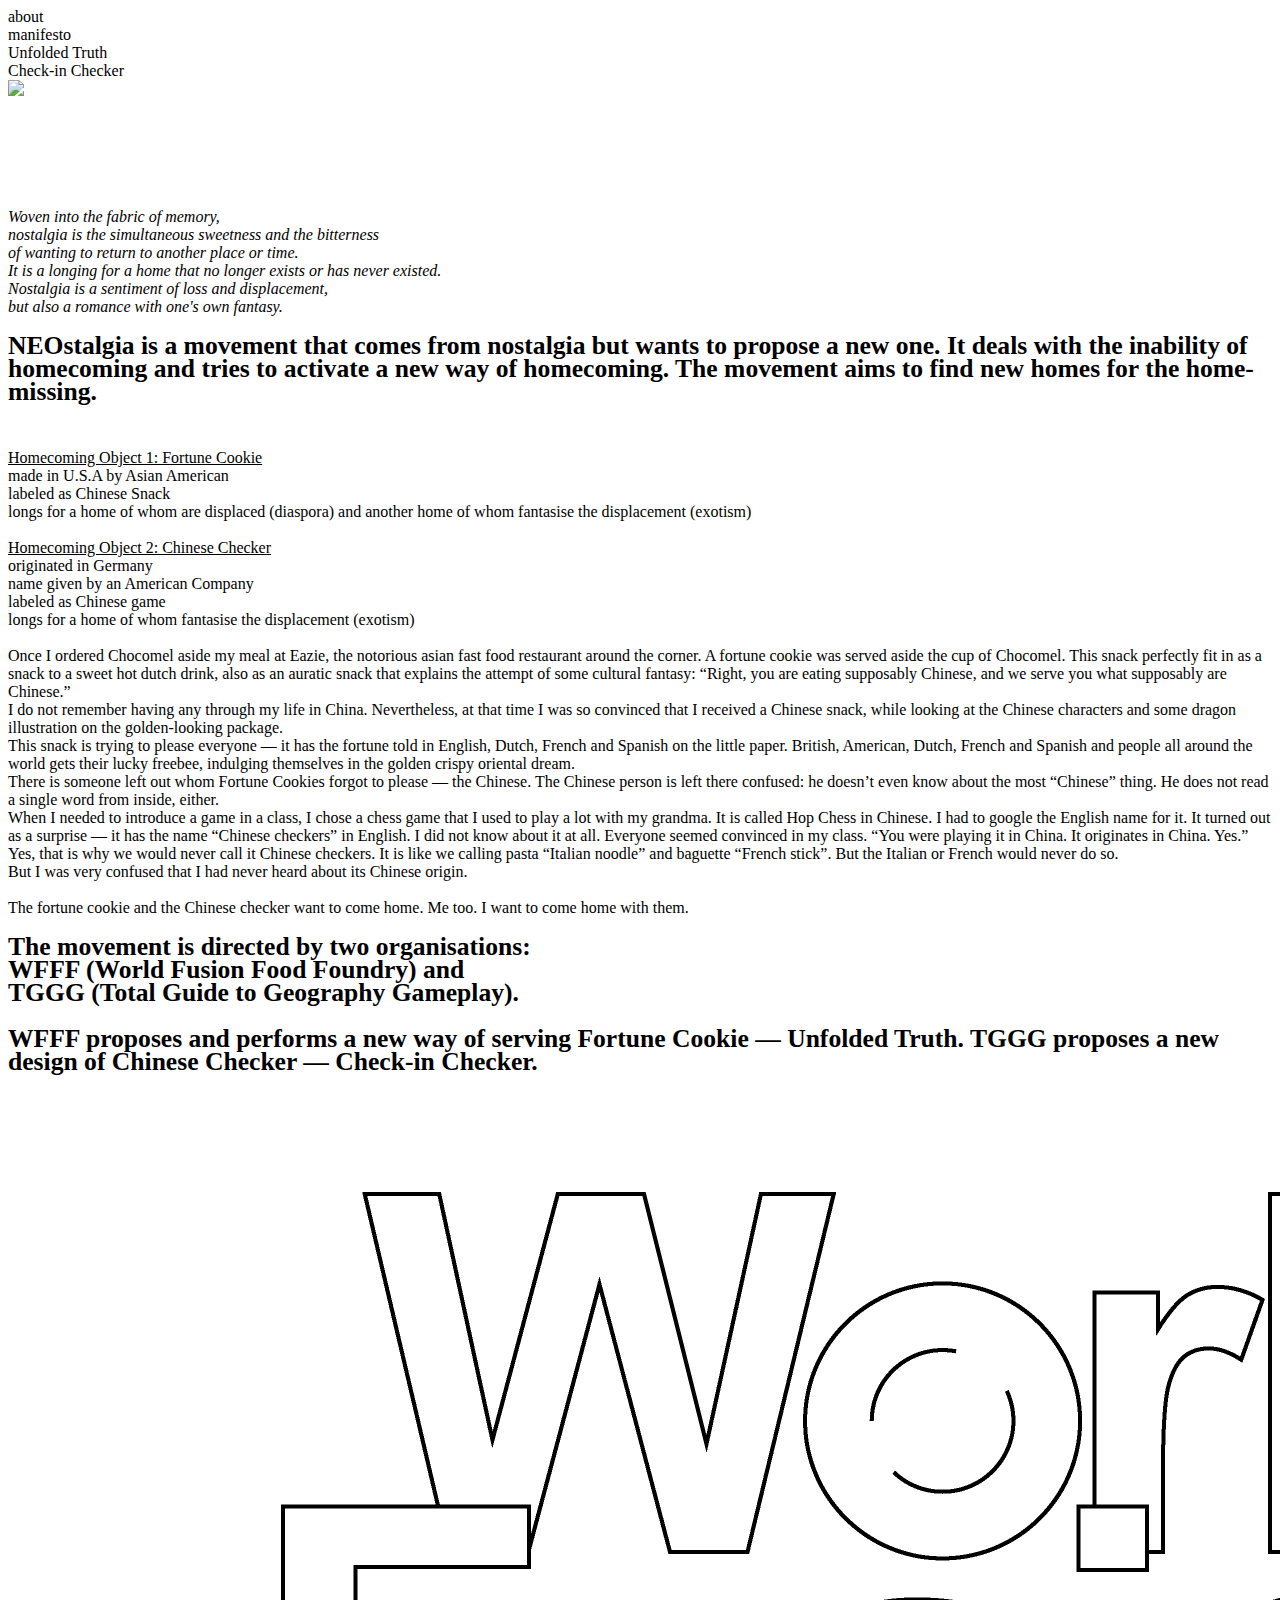
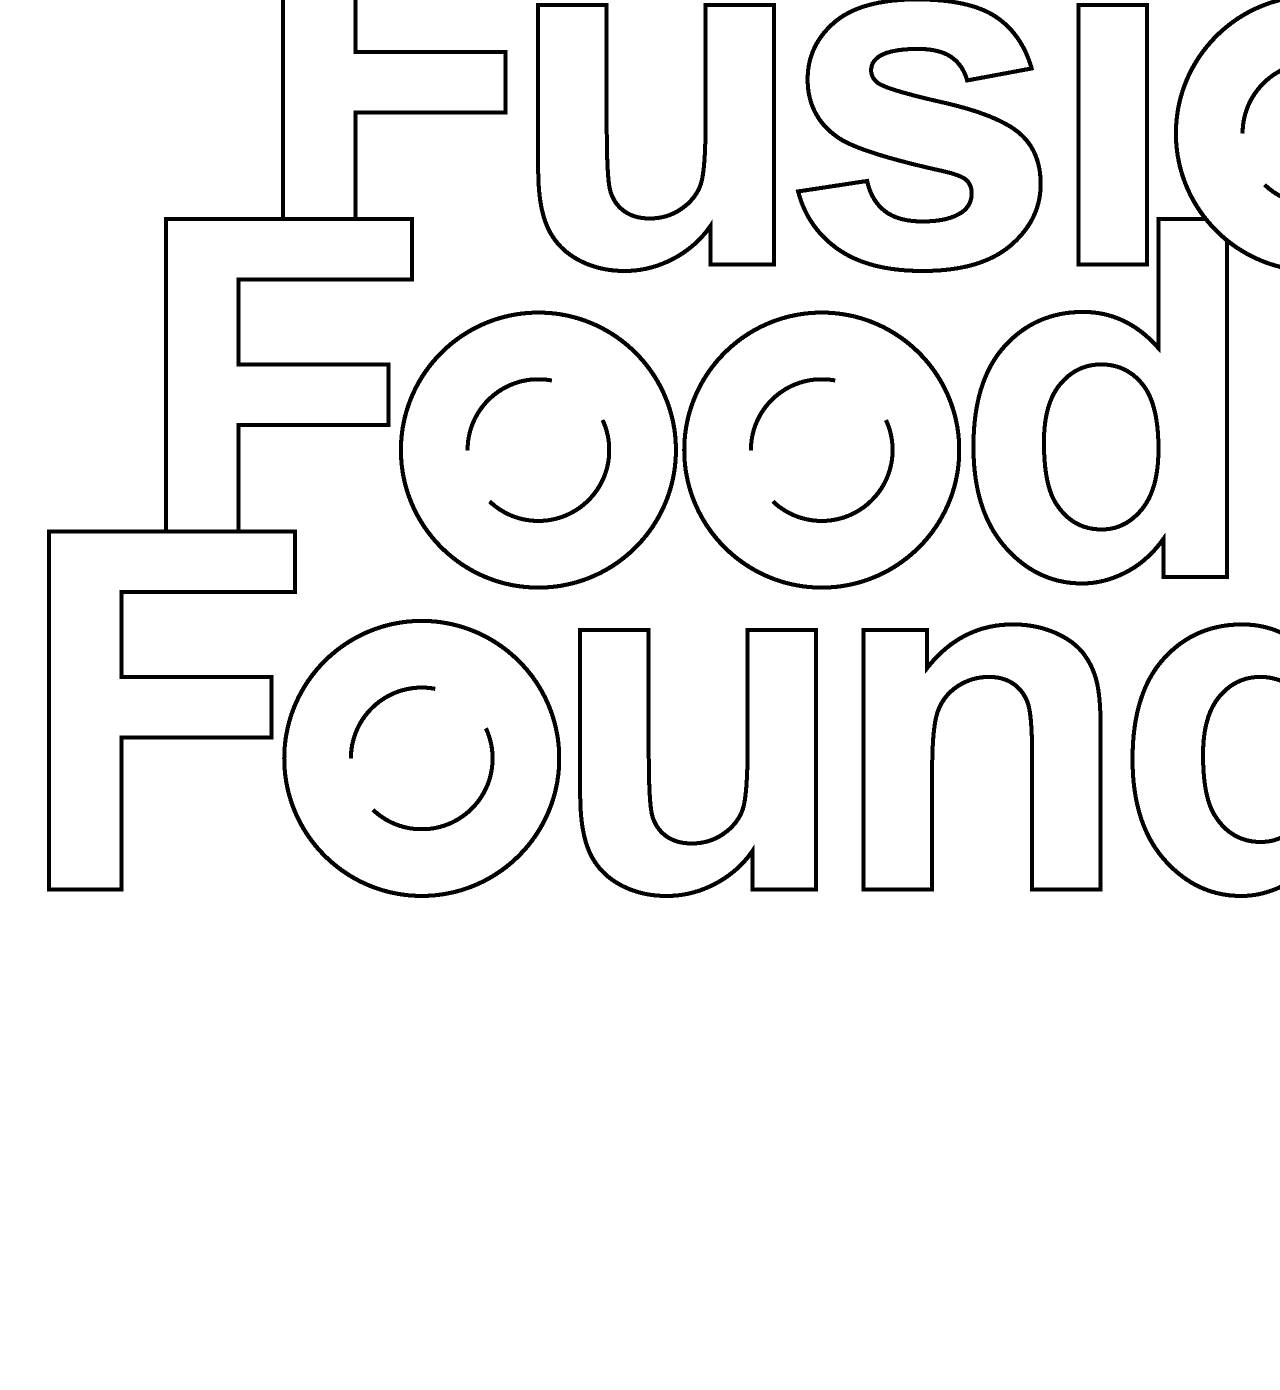
==== commit d8649c06: "hide" ====
--- a/index.html
+++ b/index.html
@@ -1,83 +1,169 @@
 <!DOCTYPE html>
-<html lang="en">
-  <head>
-    <meta charset="utf-8">
-    <title>Neostalgia Table</title>
-    <link rel="stylesheet" href="css/style.css">
-    <script src="https://ajax.googleapis.com/ajax/libs/jquery/3.2.1/jquery.min.js"></script>
-    <link href="https://fonts.googleapis.com/css2?family=Concert+One&family=Dosis:wght@200;300;400;500;600;700;800&display=swap" rel="stylesheet">
-
-  <script>
-  $(function(){
-    $('.rotatingcookie').click(function(){
-     $('#cookieboard').toggle();
-     });
-     $('.rotatingchecker').click(function(){
-      $('#checkerboard').toggle();
+<html>
+<head>
+  <meta charset="utf-8">
+  <meta name="viewport" content="width=device-width, initial-scale=1">
+  <title>Neostalgia Table</title>
+  <!-- include stylesheets here -->
+  <link rel="stylesheet" href="index.css" />
+  <link href="https://fonts.googleapis.com/css2?family=Concert+One&family=Dosis:wght@200;300;400;500;600;700;800&display=swap" rel="stylesheet">
+  <link href="https://fonts.googleapis.com/css?family=Work+Sans:200&display=swap" rel="stylesheet">
+  <script src="https://ajax.googleapis.com/ajax/libs/jquery/3.2.1/jquery.min.js"></script>
+<script>
+
+$(function(){
+// $(function(){
+   $('.title').click(function(){
+       $('#image' + $(this).attr('id')).show();
+       $('.imagebox > div').not('#image' + $(this).attr('id')).hide();
+       $('#info' + $(this).attr('id')).show();
+       $('.informationbox > div').not('#info' + $(this).attr('id')).hide();
+       window.location.hash = $(this).attr('id');
       });
 
-     $('#buttonabout').click(function(){
-      $('#aboutboard').toggle();
-      });
-      $('.main-title').click(function(){
-       $('#aboutboard').toggle();
-       });
-      $('#buttoncookie').click(function(){
-       $('#cookieboard').toggle();
-       });
-       $('#buttonchecker').click(function(){
-        $('#checkerboard').toggle();
-        });
-  })
+      if(window.location.hash) {
+        var hash = window.location.hash.substring(1);
+        // alert (hash);
+        $("#image" + hash).show();
+        $('.imagebox > div').not("#image" + hash).hide();
+        $("#info" + hash).show();
+        $('.informationbox > div').not("#info" + hash).hide();
+      };
+   })
   </script>
-  <body>
-    <!-- <div class="grid-container">
-      <div class="title">
-        <div class="main-title">
-          <img src="img/titles/nt4.png" />
-        </div>
-        <div class="logo">
+</head>
+<body>
+
+
+  <div class="menu">
+    <div class="title" id="about">about</div>
+    <div class="title" id="manifesto">manifesto</div>
+    <div> </div>
+    <div> </div>
+    <div> </div>
+    <div> </div>
+    <div> </div>
+    <div class="title" id="cookie">Unfolded Truth</div>
+    <div class="title" id="checker">Check-in Checker</div>
+  </div>
+  <!-- <div class="menu-vertical">
+
+  </div> -->
+
+
+
+   <div class="content">
+
+     <div class="imagebox">
+        <div id="imageabout">
+          <img src="img/neoneo.svg" />
+        </div>
+        <div id="imagemanifesto" style="display:none;">
+          <img src="img/logo.svg" />
+        </div>
+        <div id="imagecookie"style="display:none;">
+          <iframe  src="https://www.youtube.com/embed/KpE7F3_lkqA?controls=0" frameborder="0" allow="accelerometer; autoplay; encrypted-media; gyroscope; picture-in-picture" allowfullscreen></iframe>
+        </div>
+        <div id="imagechecker"style="display:none;">
+          <img src="img/board1.png" />
+          <img src="img/board2.png" />
+          <img src="img/board3.png" />
+          <img src="img/board4.png" />
         </div>
       </div>
-      <div class="menu">
-        <img src="img/stuff/menu3.png" />
-        <div id="textbox1">
-          <span id="buttonabout">About</span><br />
-          <span id="buttonmanifesto">Manifesto</span><br />
-          <span id="buttoncookie">Unfolded Truth</span><br />
-          <span id="buttonchecker">Check-in Checker</span>
-          </p>
-        </div>
-      </div>
-      <div class="manifesto">
-        <img src="img/stuff/manifesto.png" />
-        <div id="textbox2">
-          <p4>We cook for the homesick without symptons<br />
-              for the dinner before we are<br />
-              off the road, to our hometowns<br />
-              where we have never been.<br />
-              <br /><br />
-              We play chess untill we fall asleep.<br />
-              In the night, the pieces draw a new map on the checker board<br />
-              for us to revisit in the dream.</p4>
-        </div>
-      </div>
-      <div class="free-area">
-        <div class="rotatingchecker">
-          <img src="img/stuff/checker.png" />
-        </div>
-        <div class="rotatingcookie">
-          <img src="img/stuff/fortune.png" />
-        </div>
-      </div>
-      </div> -->
-      <div class="board">
-        <div id="cookieboard">
-          <br /><br />
-           <span style="font-family: 'Concert One', cursive; -webkit-text-stroke: 0.06vw black; -webkit-text-fill-color: rgb(180, 180, 180); font-size:2.5vw;line-height:80%;">WFFF presents: <br />Unfolded Truth</span><br /><br />
+
+      <div class="informationbox">
+        <div id="infoabout">
+          <!-- <span style="font-family: 'Concert One', cursive; -webkit-text-stroke: 0.06vw black; -webkit-text-fill-color: rgb(180, 180, 180); font-size:2.5vw;line-height:80%;">NEOstalgic Table</span><br /><br /> -->
+          <br /><br /><br /><br /><br /><br />
+          <div id="sub" style="font-style: italic; text-align:left;">
+           Woven into the fabric of memory, <br />
+           nostalgia is the simultaneous sweetness and the bitterness<br />
+           of wanting to return to another place or time.<br />
+           It is a longing for a home that no longer exists or has never existed.<br />
+           Nostalgia is a sentiment of loss and displacement,<br />
+           but also a romance with one's own fantasy.<br /><br />
+           <!-- <span id="credit" style="font-size: 0.9vw; font-style:normal;">Embodied Artifacts: Memory, Nostalgia and Mid-Century Objects by Nicola Waugh</span> -->
+          </div>
+          <div id="about" style="font-size: 2vw; font-weight: bold; line-height:90%;">
+           NEOstalgia is a movement that comes from nostalgia but wants to propose a new one. It deals with the inability of homecoming and tries to activate a new way of homecoming. The movement aims to find new homes for the home-missing.<br /><br /><br />
+          </div>
+          <div id="aboutobject">
+           <span style="text-decoration:underline;">Homecoming Object 1: Fortune Cookie</span><br />
+           made in U.S.A by Asian American<br />
+           labeled as Chinese Snack<br />
+           longs for a home of whom are displaced (diaspora) and another home of whom fantasise the displacement (exotism)<br /><br />
+          </div>
+          <div id="aboutobject">
+            <span style="text-decoration:underline;">Homecoming Object 2: Chinese Checker</span><br />
+            originated in Germany<br />
+            name given by an American Company<br />
+            labeled as Chinese game<br />
+            longs for a home of whom fantasise the displacement (exotism)<br /><br />
+            </div>
+            <div id="stories" style="text-align:left;">
+            Once I ordered Chocomel aside my meal at Eazie, the notorious asian fast food restaurant around the corner. A fortune cookie was served aside the cup of Chocomel. This snack perfectly fit in as a snack to a sweet hot dutch drink, also as an auratic snack that explains the attempt of some cultural fantasy: “Right, you are eating supposably Chinese, and we serve you what supposably are Chinese.”
+            <br />
+            I do not remember having any through my life in China. Nevertheless, at that time I was so convinced that I received a Chinese snack, while looking at the Chinese characters and some dragon illustration on the golden-looking package.
+            <br />
+            This snack is trying to please everyone — it has the fortune told in English, Dutch, French and Spanish on the little paper. British, American, Dutch, French and Spanish and people all around the world gets their lucky freebee, indulging themselves in the golden crispy oriental dream.
+            <br />
+            There is someone left out whom Fortune Cookies forgot to please — the Chinese. The Chinese person is left there confused: he doesn’t even know about the most “Chinese” thing. He does not read a single word from inside, either.
+            <br />
+            When I needed to introduce a game in a class, I chose a chess game that I used to play a lot with my grandma. It is called Hop Chess in Chinese. I had to google the English name for it. It turned out as a surprise — it has the name “Chinese checkers” in English. I did not know about it at all. Everyone seemed convinced in my class. “You were playing it in China. It originates in China. Yes.”
+            <br />
+            Yes, that is why we would never call it Chinese checkers. It is like we calling pasta “Italian noodle” and baguette “French stick”. But the Italian or French would never do so.
+            <br />
+            But I was very confused that I had never heard about its Chinese origin.
+            <br /><br />
+            The fortune cookie and the Chinese checker want to come home. Me too. I want to come home with them.
+            <br /><br />
+            </div>
+
+            <div id="about" style="font-size: 2vw; font-weight: bold; line-height:90%;">
+            The movement is directed by two organisations: <br />WFFF (World Fusion Food Foundry) and <br />TGGG (Total Guide to Geography Gameplay).<br /><br />
+            WFFF proposes and performs a new way of serving Fortune Cookie — Unfolded Truth.
+            TGGG proposes a new design of Chinese Checker — Check-in Checker.<br /><br /><br />
+            </div>
+            <img id="logo" src="img/logo/logocombo.png" />
+        </div>
+
+        <div id="infomanifesto" style="display:none;">
+            <span style="text-decoration:underline;">WFFF × TGGG announcement</span><br />
+
+            <span style="font-weight:bold">
+            We invent recipes of fusion food.<br />
+            We present guidelines of geography games<br />
+            We strictly adhere the following methods:<br />
+            to investigate single units in food and games of a culture;<br />
+            to eliminate misbelief which they carry;<br />
+            to reshape new identities that they are bonded with.<br /><br />
+            </span>
+
+            Food and game — <br /><br />
+
+            the gigantic domain of meaning and interpretation,<br />
+            the enormous archive of personal stories, history, politics and cultural identity.<br />
+            the overloaded signifier, urging the reconstruction within.<br />
+            the representative of us all, awaiting the public speech.<br /><br />
+
+
+
+            We cook for the homesick without symptons<br />
+            for the dinner before we are<br />
+            off the road, to our hometowns<br />
+            where we have never been.<br />
+            <br /><br />
+            We play chess untill we fall asleep.<br />
+            In the night, the pieces draw a new map on the checker board<br />
+            for us to revisit in the dream
+            <br /><br /><br /><br />
+        </div>
+        <div id="infocookie" style="display:none;">
+            <br /><br />
             <span>Speaker: Kexin Hao</span><br />
-            <a href="https://youtu.be/KpE7F3_lkqA" target="_blank"><span href>Watch Full Video Here</span><br /></a>
-            <img id="dish" src="img/stuff/dish.png" />
+            <img src="img/cookies.svg" />
+            <!-- <img id="dish" src="img/stuff/dish.png" /> -->
             <br />
             I shall never conceal our vision and standard. Deﬁnitely and beyond all doubt, the mission of WFFF is to contribute to the world repository of fusion food with creativity, knowledge and discipline. It is understood, that we must do our duty to educate our audience to eliminate their misbelief, and to liberate their thought and hands from the yoke of conventional cuisines.<br /><br />
             It is long believed that fortune cookie origins from China. Unfortunately, you are all wrong. The fortune cookie is an invented cultural artefact by Asian Americans who ran catering service in Los Angeles back in 20th century. People tried to import fortune cookies to China in late 80s, but failed the business because it was considered “too american”.<br /><br />
@@ -90,62 +176,63 @@
             (plating, serving)<br /><br />
             Comrades! A well-disciplined operation, armed with the knowledge, and guided by the core principles — these are the three main weapons with which we have achieved the victory of the dish!<br /><br />
             Let me pay high tribute and express my heartfelt gratitude to everyone who have dedicated themselves in the attention to the life cooking buffet!
-        </div>
-        <div id="checkerboard">
-          <br /><br />
-           <span style="font-family: 'Concert One', cursive; -webkit-text-stroke: 0.06vw black; -webkit-text-fill-color: rgb(180, 180, 180); font-size:2.5vw;line-height:80%;">TGGG presents: <br />Check-in Checker: A Total Guide</span><br /><br />
-           <a href="https://soundcloud.com/kexinhao/sets/how-to-play-chinese-checkers-a-total-guide" target="_blank"><span href>Listen To Full Audio Here</span><br /></a>
-           <div class="rotatingchecker">
-             <img src="img/stuff/checker.png" />
-           </div>
-          <br />
-          <p>
-            Checker checkes in 3 times:<br />
-            家<br />
-            Home<br />
-            Heim<br />
-            and is never arriving China.<br />
-          </p>
-          <iframe src="img/stuff/trip.mp4" frameborder="0" allow="accelerometer; autoplay; encrypted-media; gyroscope; picture-in-picture" allowfullscreen></iframe>
-          <p>
+          </div>
+          <div id="infochecker" style="display:none;">
+            <div id="rotatingchecker">
+              <img src="img/checker.svg" />
+            </div>
+
+            <br /><br />
+            <!-- <span style="font-family: 'Concert One', cursive; -webkit-text-stroke: 0.06vw black; -webkit-text-fill-color: rgb(180, 180, 180); font-size:2.5vw;line-height:80%;">TGGG presents: <br />Check-in Checker: A Total Guide</span><br /><br /> -->
+            <a href="https://soundcloud.com/kexinhao/sets/how-to-play-chinese-checkers-a-total-guide" target="_blank"><span href>Listen To Full Audio Here</span><br /></a>
+            <br />
+            <p style="text-align:center;">
+                Checker checkes in 3 times:<br />
+                家<br />
+                Home<br />
+                Heim<br />
+                and is never arriving China.<br />
+            </p>
             Equipment<br />
             The Chinese checkers board is in the shape of a hexagon. It is constructed by dots and lines. Dots are where the pegs stay. Lines are the paths of the pegs’ move. The game board is divided into three parts. Each part is called “home” in Chinese, English and German respectively. They are three different homes of the player.
-          </p>
-          <p style="text-align:left; width:70%; margin-left:30%;">
+            <p style="text-align:left; width:70%; margin-left:30%;">
             家。<br />
+            <img src="img/jia.svg" />
             我的第一个家在北京，我出生和长大的地方。小时候我经常跟我奶奶下跳棋，但我从来不知道跳棋在有些国家叫中国棋。但是中国并不是跳棋的起源地，中国是跳棋游戏公司假想的家。2016年，我离开北京去德国生活。我不经常回北京但是经常想念北京，更想念我跟奶奶玩儿跳棋的日子。那个是我永远也回不去的家。
-          </p>
-          <p>
+            </p>
+            <p>
             Player<br />
             This is a two-player game played by one player. This player has two counterparts. Each one aims to go from one home to another.
-          </p>
-          <p style="text-align:left; width:70%; margin-left:30%;">
+            </p>
+            <p style="text-align:left; width:70%; margin-left:30%;">
             Heim<br />
+            <img src="img/heim.svg" />
             Mein zweites Heim befindet sich in Potsdam, wo ich ein Jahr in einem Studentenhaus auf einem Hügel namens Babelsberg verbracht habe. Deutschland gilt als einer der Orte, an denen der chinesische Checker seinen Ursprung hat. Ich kann mich nicht erinnern, dass jemand in Potsdam gespielt hat.
-          </p>
-          <p>
+            </p>
+            <p>
             Objective<br />
             The objective of the game is to be the first to move all the pegs into the other home. In a two-player-played-by-one game, each counterparts of the player races their pegs to occupy the homes where the opponent starts.
-          </p>
-          <p style="text-align:left; width:70%; margin-left:30%;">
+            </p>
+            <p style="text-align:left; width:70%; margin-left:30%;">
             Home<br />
+            <img src="img/home.svg" />
             My third home is Den Haag. It is my English-speaking home. I moved here after Potsdam. I have a complex relationship with the three homes of mine. I keep wanting to go from one to another. As soon as I arrive the other, I cannot wait to leave for another. And I am never able to tell which one the best is. My life is like a little peg racing on the Chinese checker board, always towards the other home, always arriving but always leaving.
-          </P>
-          <p>
+            </P>
+            <p>
             Rules
             <li>Rule 1. Players take turns to move a single peg of their own colour.</li>
             <li>Rule 2. Move: Players can move a peg to an adjacent empty dot, but not further, in any of the six directions.</li>
             <li>
-              Rule 3: Hop: Players can hop over other pegs. Each hop must be over an adjacent peg of any colour and to an empty dot directly beyond it, in any of the six directions. Hops can be multiple in one go.
+            Rule 3: Hop: Players can hop over other pegs. Each hop must be over an adjacent peg of any colour and to an empty dot directly beyond it, in any of the six directions. Hops can be multiple in one go.
             </li>
             <li>
-              Rule 4: Fast pace: a peg may hop over a non-adjacent piece. A hop consists of jumping over a distant piece (friendly or enemy) to a symmetrical position on the opposite side, in the same line of direction.
+            Rule 4: Fast pace: a peg may hop over a non-adjacent piece. A hop consists of jumping over a distant piece (friendly or enemy) to a symmetrical position on the opposite side, in the same line of direction.
             </li>
             <li>
-              Rule 5: Pegs are never removed from the board. Pegs never go outside the boarders.
+            Rule 5: Pegs are never removed from the board. Pegs never go outside the boarders.
             </li>
-          </p>
-          <p style="text-align:left; width:70%; margin-left:30%;">
+            </p>
+            <p style="text-align:left; width:70%; margin-left:30%;">
             and when the marbles knocked,<br />
             all of them, massively, rolling on the game board,<br />
             we would switch the colours and<br />
@@ -174,87 +261,12 @@
             all of them, massively, rolling on the game board,<br />
             we would switch the colours and<br />
             the sunny afternoon would restart.<br />
-          </p>
-        </div>
-        <div id="aboutboard">
-           <span style="font-family: 'Concert One', cursive; -webkit-text-stroke: 0.06vw black; -webkit-text-fill-color: rgb(180, 180, 180); font-size:2.5vw;line-height:80%;">NEOstalgic Table</span><br /><br />
-           <div id="sub" style="font-style: italic; text-align:right;">
-               Woven into the fabric of memory, <br />
-               nostalgia is the simultaneous sweetness and the bitterness<br />
-               of wanting to return to another place or time.<br />
-               It is a longing for a home that no longer exists or has never existed.<br />
-               Nostalgia is a sentiment of loss and displacement,<br />
-               but also a romance with one's own fantasy.<br /><br />
-               <!-- <span id="credit" style="font-size: 0.9vw; font-style:normal;">Embodied Artifacts: Memory, Nostalgia and Mid-Century Objects by Nicola Waugh</span> -->
-           </div>
-           <div id="about" style="font-size: 2vw; font-weight: bold; line-height:90%;">
-               NEOstalgia is a movement that comes from nostalgia but wants to propose a new one. It deals with the inability of homecoming and tries to activate a new way of homecoming. The movement aims to find new homes for the home-missing.<br /><br /><br />
-           </div>
-           <div id="aboutobject">
-               <span style="text-decoration:underline;">Homecoming Object 1: Fortune Cookie</span><br />
-               made in U.S.A by Asian American<br />
-               labeled as Chinese Snack<br />
-               longs for a home of whom are displaced (diaspora) and another home of whom fantasise the displacement (exotism)<br /><br />
-           </div>
-           <div id="aboutobject">
-               <span style="text-decoration:underline;">Homecoming Object 2: Chinese Checker</span><br />
-               originated in Germany<br />
-               name given by an American Company<br />
-               labeled as Chinese game<br />
-               longs for a home of whom fantasise the displacement (exotism)<br /><br />
-           </div>
-           <div id="stories" style="text-align:left;">
-             Once I ordered Chocomel aside my meal at Eazie, the notorious asian fast food restaurant around the corner. A fortune cookie was served aside the cup of Chocomel. This snack perfectly fit in as a snack to a sweet hot dutch drink, also as an auratic snack that explains the attempt of some cultural fantasy: “Right, you are eating supposably Chinese, and we serve you what supposably are Chinese.”
-             <br />
-             I do not remember having any through my life in China. Nevertheless, at that time I was so convinced that I received a Chinese snack, while looking at the Chinese characters and some dragon illustration on the golden-looking package.
-             <br />
-             This snack is trying to please everyone — it has the fortune told in English, Dutch, French and Spanish on the little paper. British, American, Dutch, French and Spanish and people all around the world gets their lucky freebee, indulging themselves in the golden crispy oriental dream.
-             <br />
-             There is someone left out whom Fortune Cookies forgot to please — the Chinese. The Chinese person is left there confused: he doesn’t even know about the most “Chinese” thing. He does not read a single word from inside, either.
-             <br />
-             When I needed to introduce a game in a class, I chose a chess game that I used to play a lot with my grandma. It is called Hop Chess in Chinese. I had to google the English name for it. It turned out as a surprise — it has the name “Chinese checkers” in English. I did not know about it at all. Everyone seemed convinced in my class. “You were playing it in China. It originates in China. Yes.”
-             <br />
-             Yes, that is why we would never call it Chinese checkers. It is like we calling pasta “Italian noodle” and baguette “French stick”. But the Italian or French would never do so.
-             <br />
-             But I was very confused that I had never heard about its Chinese origin.
-             <br /><br />
-             The fortune cookie and the Chinese checker want to come home. Me too. I want to come home with them.
-             <br /><br />
-           </div>
-
-            <div id="about" style="font-size: 2vw; font-weight: bold; line-height:90%;">
-                The movement is directed by two organisations: <br />WFFF (World Fusion Food Foundry) and <br />TGGG (Total Guide to Geography Gameplay).<br /><br />
-                WFFF proposes and performs a new way of serving Fortune Cookie — Unfolded Truth.
-                TGGG proposes a new design of Chinese Checker — Check-in Checker.<br /><br /><br />
-            </div>
-
-        </div>
-        <div id="maniboard">
-          <span style="font-family: 'Concert One', cursive; -webkit-text-stroke: 0.06vw black; -webkit-text-fill-color: rgb(180, 180, 180); font-size:2.5vw;line-height:80%;">Manifesto</span><br /><br />
-          <span style="text-decoration:underline;">WFFF × TGGG announcement</span><br />
-          Food and game.<br /><br />
-
-          the gigantic domain of meaning and interpretation,<br />
-          the enormous archive of personal stories, history, politics and cultural identity.<br />
-          the overloaded signifier, urging the reconstruction within.<br />
-          the representative of us all, awaiting the public speech.<br /><br />
-
-          We invent recipes of fusion food.<br />
-          We present guidelines of geography games<br />
-          We strictly adhere the following methods:<br />
-          to investigate single units in food and games of a culture;<br />
-          to eliminate misbelief which they carry;<br />
-          to reshape new identities that they are bonded with.<br />
-          We cook for the homesick without symptons<br />
-          for the dinner before we are<br />
-          off the road, to our hometowns<br />
-          where we have never been.<br />
-          <br /><br />
-          We play chess untill we fall asleep.<br />
-          In the night, the pieces draw a new map on the checker board<br />
-          for us to revisit in the dream
-        </div>
+            </p>
+
+          </div>
       </div>
-    </div>
-  </body>
+   </div>
+
+</body>
+
 </html>
